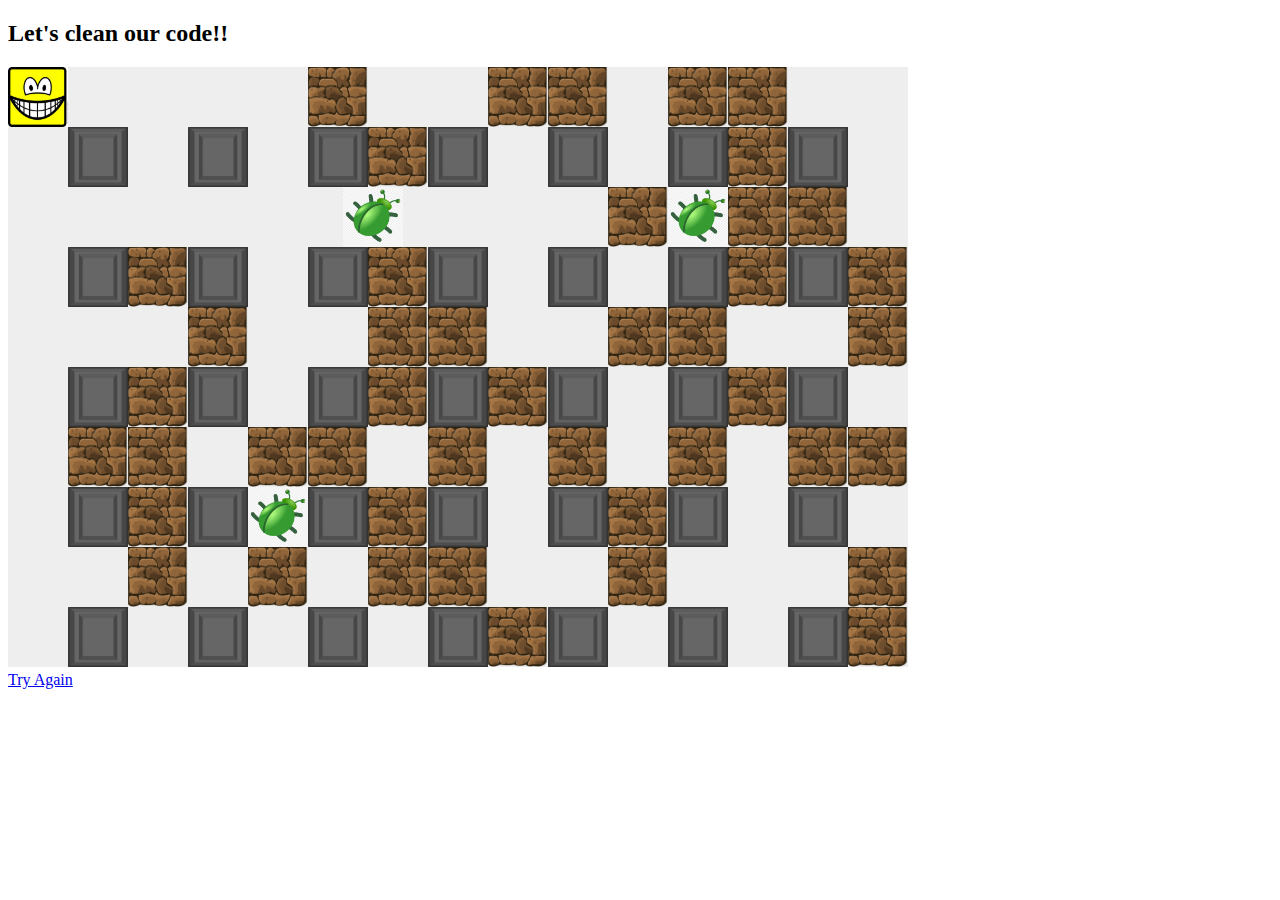
==== index.html @ 8f28d0e3 "Try second page." ====
<!DOCTYPE html>
<html lang="en">
  <head>
    <meta charset="UTF-8" />
    <meta name="viewport" content="width=device-width, initial-scale=1.0" />
    <meta http-equiv="X-UA-Compatible" content="ie=edge" />
    <title>Bug Blaster</title>
    <link rel="stylesheet" href="./style.css" />
  </head>
  <body>

    <div class="container">
      
        <h2>Let's clean our code!!</h2>
      
      <div id="game-div"><canvas id="game"></canvas></div>
      <div><a class="back-button" href="./rules-start.html">Try Again</a></div>
    </div>

    <script src="./scripts/utils.js"></script>
    <script src="./scripts/game.js"></script>
    <script src="./scripts/blocks.js"></script>
    <script src="./scripts/constants.js"></script>
    <script src="./scripts/main-character.js"></script>
    <script src="./scripts/bug.js"></script>
    <script src="./scripts/app.js"></script>
  </body>
</html>
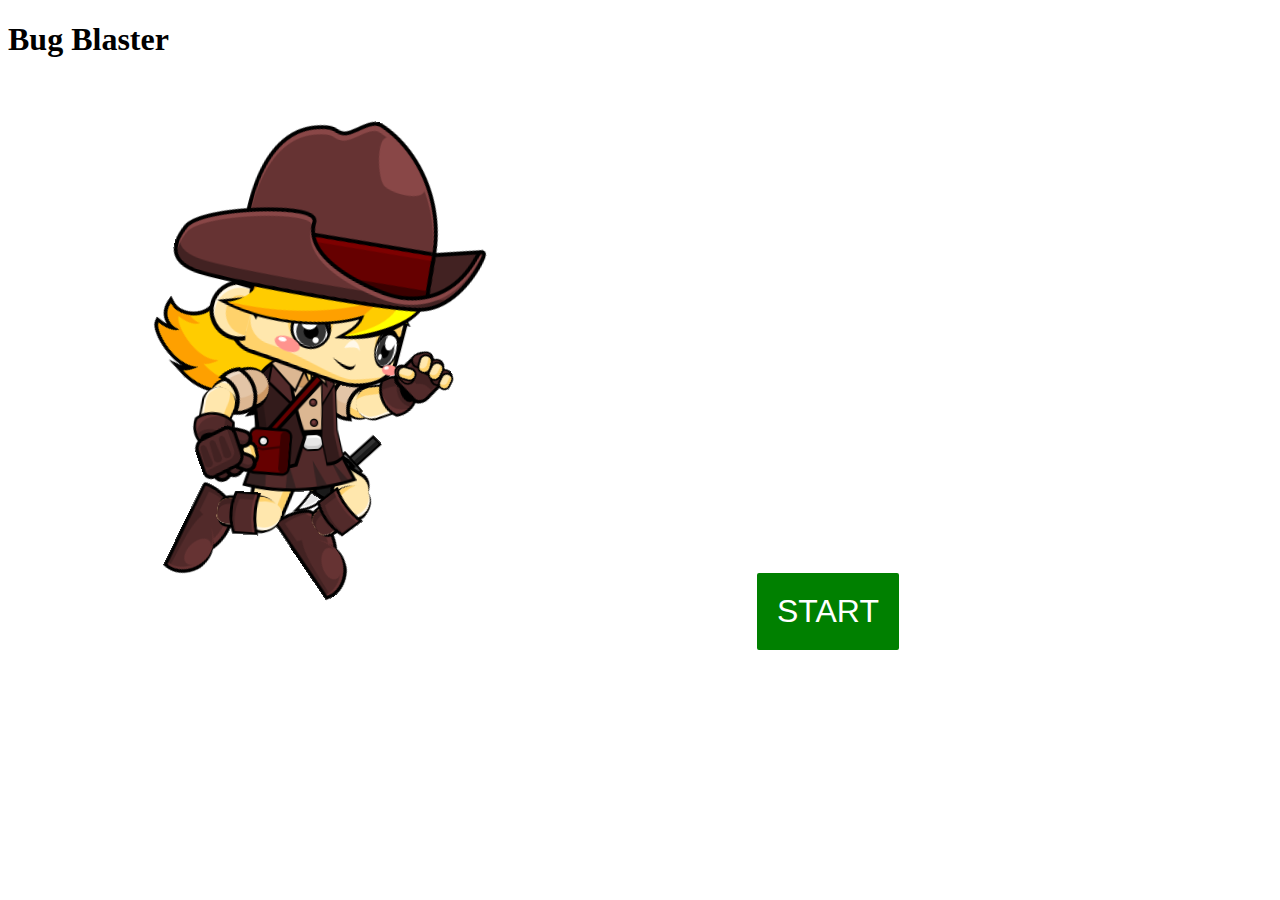
==== commit eeef4469: "Lose screan. Instructions page. Exit block doesn't explode" ====
--- a/index.html
+++ b/index.html
@@ -8,13 +8,14 @@
     <link rel="stylesheet" href="./style.css" />
   </head>
   <body>
-
-    <div class="container">
-      
-        <h2>Let's clean our code!!</h2>
-      
-      <div id="game-div"><canvas id="game"></canvas></div>
-      <div><a class="back-button" href="./rules-start.html">Try Again</a></div>
+    <div id="instructions">
+      <h1>Bug Blaster</h1>
+      <img src="./images/amy_intro.png">
+      <button id ="start-button">START</button>
+    </div>
+    <div id="main-game" style="display: none;">
+      <canvas id="game"></canvas>
+      <button id="try-again">Try again</button>
     </div>
 
     <script src="./scripts/utils.js"></script>
--- a/style.css
+++ b/style.css
@@ -0,0 +1,45 @@
+#main-game {
+    display: flex;
+    justify-content: center;
+    align-items: center;
+}
+
+canvas {
+    border: 2px solid black
+}
+
+#start-button {
+    z-index: 2;
+    color: white;
+    font-size: 2em;
+    background: green;
+    padding: 20px;
+    border: 4px solid white;
+    border-radius: 6px;
+    display: inline-block;
+    transition: all 0.3s ease 0s;
+    margin: 100px;
+}
+
+#start-button:hover {
+    border-radius: 50px;
+    transition: all 0.3s ease 0s;
+}
+
+#try-again {
+    z-index: 2;
+    color: white;
+    font-size: 2em;
+    background: green;
+    padding: 20px;
+    border: 4px solid white;
+    border-radius: 6px;
+    display: inline-block;
+    transition: all 0.3s ease 0s;
+    margin: 100px;
+}
+
+#try-again:hover {
+    border-radius: 50px;
+    transition: all 0.3s ease 0s;
+}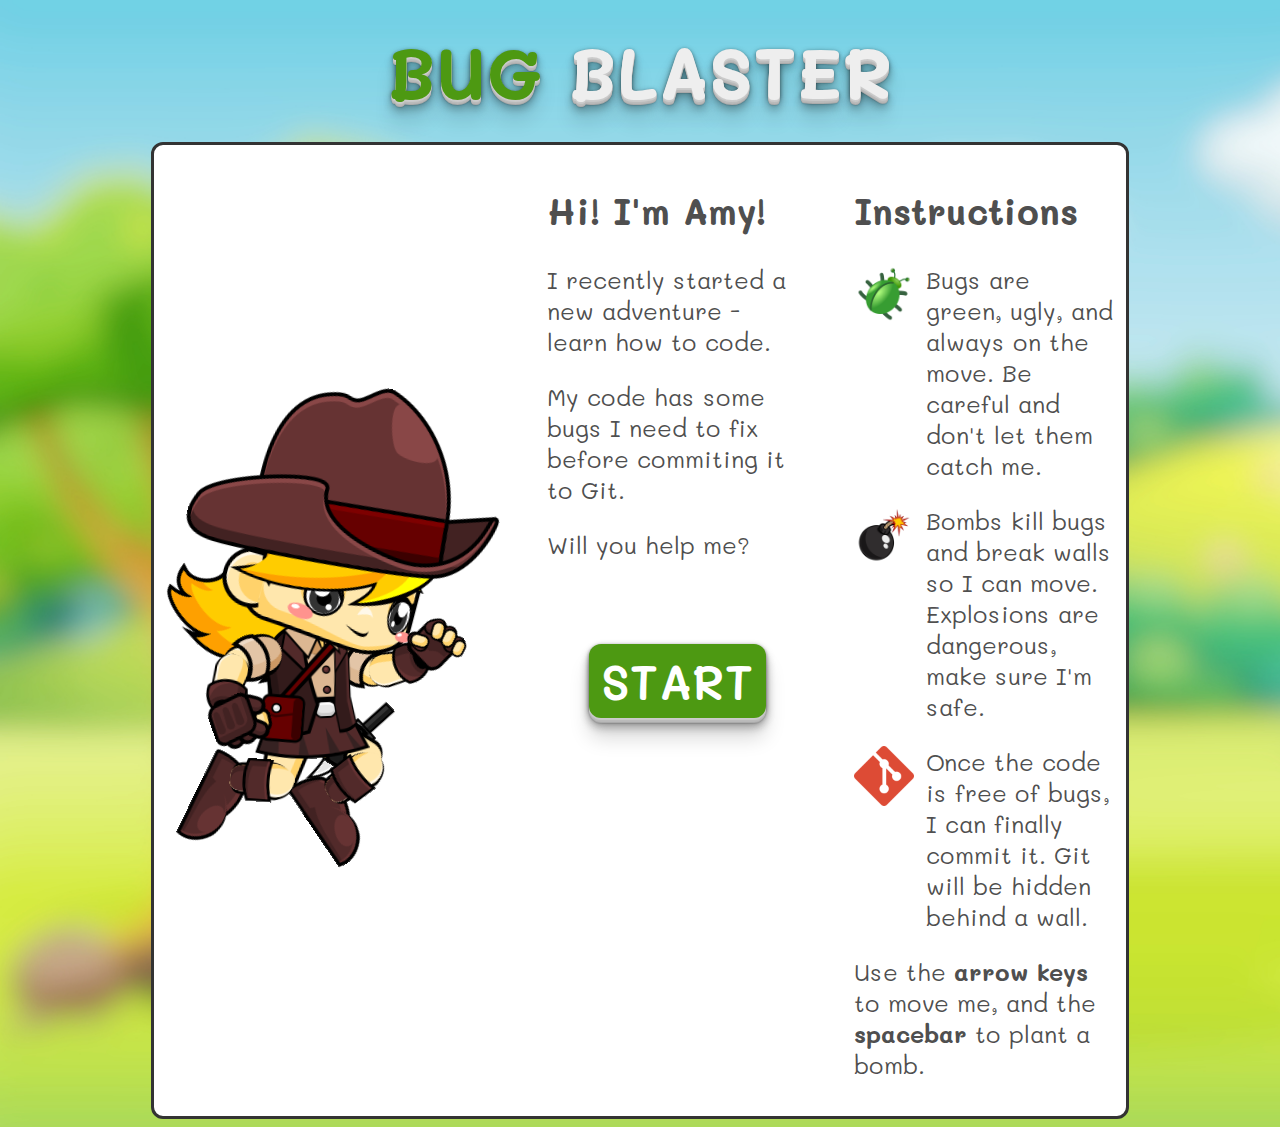
==== commit 8dc6e196: "html and css complete. added sounds. added explosion effects." ====
--- a/index.html
+++ b/index.html
@@ -5,20 +5,69 @@
     <meta name="viewport" content="width=device-width, initial-scale=1.0" />
     <meta http-equiv="X-UA-Compatible" content="ie=edge" />
     <title>Bug Blaster</title>
+    <link href="https://fonts.googleapis.com/css?family=Mali:300,400,500,600,700&display=swap" rel="stylesheet" />
     <link rel="stylesheet" href="./style.css" />
   </head>
   <body>
-    <div id="instructions">
-      <h1>Bug Blaster</h1>
-      <img src="./images/amy_intro.png">
-      <button id ="start-button">START</button>
-    </div>
-    <div id="main-game" style="display: none;">
-      <canvas id="game"></canvas>
-      <button id="try-again">Try again</button>
-    </div>
+      <div id="title">
+          <h1><span class="green">BUG</span> BLASTER</h1>
+      </div>
+
+      <div id="instructions">
+        <div class="image-container">
+          <img src="./images/amy_intro.png" />
+        </div>
+
+        <div>
+          <h2>Hi! I'm Amy!</h2>
+          <p>
+            I recently started a new adventure - learn how to code.
+          </p>
+          <p>
+            My code has some bugs I need to fix before commiting it to Git.
+          </p>
+          <p>
+            Will you help me?
+          </p>
+          <div id="start-button-container">
+              <button id="start-button">START</button>
+          </div>
+        </div>
+
+        <div>
+          <h2>
+            Instructions
+          </h2>
+          <div>
+            <div class="instructions-item">
+              <img src="./images/bug.png" alt="bug" />
+              <p>Bugs are green, ugly, and always on the move. Be careful and don't let them catch me.</p>
+            </div>
+            <div class="instructions-item">
+              <img src="./images/bomb.png" alt="bomb" />
+              <p>Bombs kill bugs and break walls so I can move. Explosions are dangerous, make sure I'm safe.</p>
+            </div>
+            <div class="instructions-item">
+              <img src="./images/git.png" alt="git-logo" />
+              <p>Once the code is free of bugs, I can finally commit it. Git will be hidden behind a wall.</p>
+            </div>
+            <div class="instructions-item">
+                <p>
+                    Use the <b>arrow keys</b> to move me, and the <b>spacebar</b> to plant a bomb.
+                  </p>
+            </div>
+           
+          </div>
+        </div>
+      </div>
+
+      <div id="main-game" style="display: none;">
+          <button id="try-again">TRY AGAIN</button>
+          <canvas id="game"></canvas>
+        </div>
 
     <script src="./scripts/utils.js"></script>
+    <script src="./scripts/sounds.js"></script>
     <script src="./scripts/game.js"></script>
     <script src="./scripts/blocks.js"></script>
     <script src="./scripts/constants.js"></script>
--- a/style.css
+++ b/style.css
@@ -1,45 +1,120 @@
+body {
+  background-image: url("./images/background.jpg");
+  background-size: cover;
+  font-family: "Mali", cursive;
+}
+
+h1 {
+  font-size: 72px;
+  margin: 24px 0;
+  color: #eeeeee;
+  text-shadow: 0 1px 0 #ccc, 0 2px 0 #c9c9c9, 0 3px 0 #bbb, 0 4px 0 #b9b9b9, 0 5px 0 #aaa, 0 6px 1px rgba(0, 0, 0, 0.1),
+    0 0 5px rgba(0, 0, 0, 0.1), 0 1px 3px rgba(0, 0, 0, 0.3), 0 3px 5px rgba(0, 0, 0, 0.2),
+    0 5px 10px rgba(0, 0, 0, 0.25), 0 10px 10px rgba(0, 0, 0, 0.2), 0 20px 20px rgba(0, 0, 0, 0.15);
+}
+
+h2 {
+  font-size: 36px;
+}
+
+#title {
+  margin: 0 auto;
+  text-align: center;
+  text-shadow: indigo;
+}
+
 #main-game {
-    display: flex;
-    justify-content: center;
-    align-items: center;
+  display: flex;
+  flex-direction: row;
+  justify-content: space-between;
+  align-items: flex-start;
+  width: 75%;
+  margin: 0 auto;
+  padding: 12px;
+  background-color: #ffffff;
+  border-radius: 12px;
+  border: 3px solid #333333;
 }
 
 canvas {
-    border: 2px solid black
+    box-shadow:  0px 0px 10px 2px rgba(0,0,0,0.75);
 }
 
-#start-button {
-    z-index: 2;
-    color: white;
-    font-size: 2em;
-    background: green;
-    padding: 20px;
-    border: 4px solid white;
-    border-radius: 6px;
-    display: inline-block;
-    transition: all 0.3s ease 0s;
-    margin: 100px;
+button {
+  display: inline-block;
+  font-family: "Mali", cursive;
+  color: #ffffff;
+  font-size: 48px;
+  font-weight: 600;
+  background: #4d9912;
+  padding: 6px 12px;
+  border: 0;
+  border-radius: 12px;
+  box-shadow: 0 1px 0 #ccc, 0 2px 0 #c9c9c9, 0 3px 0 #bbb, 0 4px 0 #b9b9b9, 0 5px 0 #aaa, 0 6px 1px rgba(0, 0, 0, 0.1),
+    0 0 5px rgba(0, 0, 0, 0.1), 0 1px 3px rgba(0, 0, 0, 0.3), 0 3px 5px rgba(0, 0, 0, 0.2),
+    0 5px 10px rgba(0, 0, 0, 0.25), 0 10px 10px rgba(0, 0, 0, 0.2), 0 20px 20px rgba(0, 0, 0, 0.15);
+  transition: all 0.3s ease 0s;
 }
 
-#start-button:hover {
-    border-radius: 50px;
-    transition: all 0.3s ease 0s;
+button:focus {
+    outline: 0;
 }
 
-#try-again {
-    z-index: 2;
-    color: white;
-    font-size: 2em;
-    background: green;
-    padding: 20px;
-    border: 4px solid white;
-    border-radius: 6px;
-    display: inline-block;
-    transition: all 0.3s ease 0s;
-    margin: 100px;
+button:hover {
+    cursor: pointer;
+  background: #83d842;
+  transition: all 0.3s ease 0s;
 }
 
-#try-again:hover {
-    border-radius: 50px;
-    transition: all 0.3s ease 0s;
-}+#instructions {
+  display: flex;
+  flex-direction: row;
+  justify-content: space-between;
+  align-items: flex-start;
+  width: 75%;
+  margin: 0 auto;
+  padding: 12px;
+  background-color: #ffffff;
+  border-radius: 12px;
+  border: 3px solid #333333;
+}
+
+#instructions > * {
+  flex: 0.3;
+  color: rgba(0, 0, 0, 0.7);
+}
+
+.image-container {
+  align-self: center;
+  text-align: center;
+}
+
+#instructions p {
+  font-size: 24px;
+}
+
+.instructions-item {
+  display: flex;
+  flex-direction: row;
+  align-items: flex-start;
+}
+
+.instructions-item img {
+  width: 60px;
+  height: 60px;
+  margin-right: 12px;
+}
+
+.instructions-item p {
+  margin-top: 0;
+}
+
+.green {
+  color: #4d9912;
+}
+
+#start-button-container {
+  width: 100%;
+  padding: 60px 0;
+  text-align: center;
+}
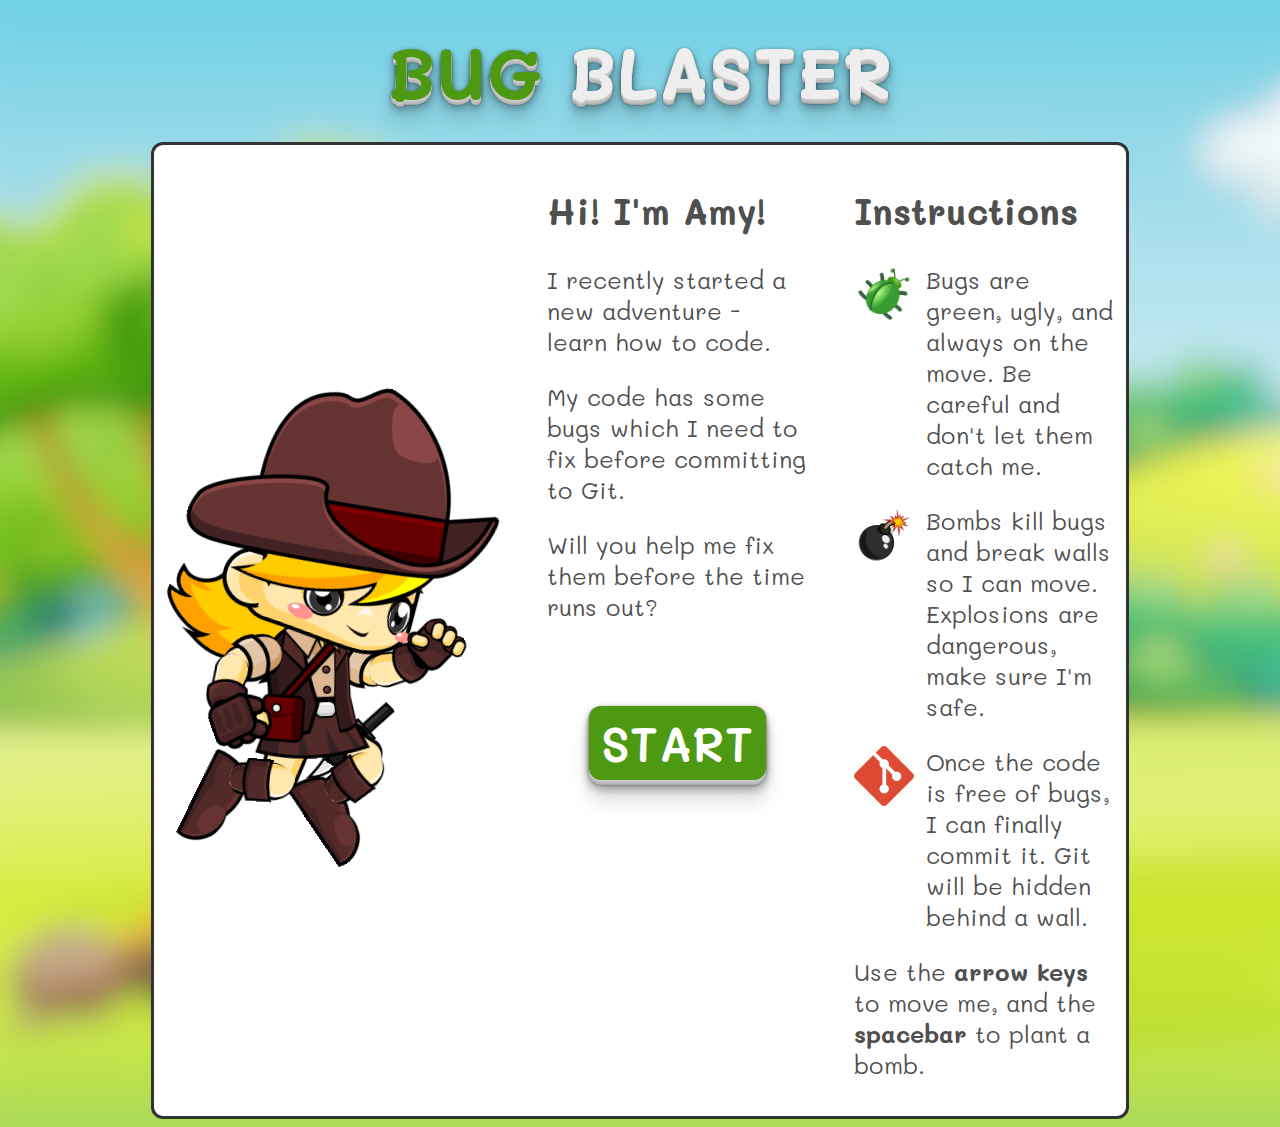
==== commit d5f4be2c: "Final Game" ====
--- a/index.html
+++ b/index.html
@@ -7,64 +7,78 @@
     <title>Bug Blaster</title>
     <link href="https://fonts.googleapis.com/css?family=Mali:300,400,500,600,700&display=swap" rel="stylesheet" />
     <link rel="stylesheet" href="./style.css" />
+    <link rel="apple-touch-icon" sizes="180x180" href="apple-touch-icon.png" />
+    <link rel="icon" type="image/png" sizes="32x32" href="favicon-32x32.png" />
+    <link rel="icon" type="image/png" sizes="16x16" href="favicon-16x16.png" />
+    <link rel="manifest" href="/site.webmanifest" />
   </head>
   <body>
-      <div id="title">
-          <h1><span class="green">BUG</span> BLASTER</h1>
+    <div id="title">
+      <h1><span class="green">BUG</span> BLASTER</h1>
+    </div>
+
+    <div id="instructions">
+      <div class="image-container">
+        <img src="./images/amy_intro.png" />
       </div>
 
-      <div id="instructions">
-        <div class="image-container">
-          <img src="./images/amy_intro.png" />
+      <div>
+        <h2>Hi! I'm Amy!</h2>
+        <p>
+          I recently started a new adventure - learn how to code.
+        </p>
+        <p>
+          My code has some bugs which I need to fix before committing to Git.
+        </p>
+        <p>
+          Will you help me fix them before the time runs out?
+        </p>
+        <div id="start-button-container">
+          <button id="start-button">START</button>
         </div>
+      </div>
 
-        <div>
-          <h2>Hi! I'm Amy!</h2>
-          <p>
-            I recently started a new adventure - learn how to code.
-          </p>
-          <p>
-            My code has some bugs I need to fix before commiting it to Git.
-          </p>
-          <p>
-            Will you help me?
-          </p>
-          <div id="start-button-container">
-              <button id="start-button">START</button>
+      <div>
+        <h2>
+          Instructions
+        </h2>
+        <div-->
+          <div class="instructions-item">
+            <img src="./images/bug.png" alt="bug" />
+            <p>Bugs are green, ugly, and always on the move. Be careful and don't let them catch me.</p>
           </div>
-        </div>
+          <div class="instructions-item">
+            <img src="./images/bomb.png" alt="bomb" />
+            <p>Bombs kill bugs and break walls so I can move. Explosions are dangerous, make sure I'm safe.</p>
+          </div>
+          <div class="instructions-item">
+            <img src="./images/git.png" alt="git-logo" />
+            <p>Once the code is free of bugs, I can finally commit it. Git will be hidden behind a wall.</p>
+          </div>
+          <div class="instructions-item">
+            <p>Use the <b>arrow keys</b> to move me, and the <b>spacebar</b> to plant a bomb.</p>
+          </div>
+        </div-->
+      </div>
+    </div>
 
-        <div>
-          <h2>
-            Instructions
-          </h2>
+    <div id="main-game" style="display: none;">
+      <div id = "extraGame"> 
+        <button id="try-again">TRY AGAIN</button>
+        <div id="clockdiv">
+          <h1>Time Left</h1>
           <div>
-            <div class="instructions-item">
-              <img src="./images/bug.png" alt="bug" />
-              <p>Bugs are green, ugly, and always on the move. Be careful and don't let them catch me.</p>
-            </div>
-            <div class="instructions-item">
-              <img src="./images/bomb.png" alt="bomb" />
-              <p>Bombs kill bugs and break walls so I can move. Explosions are dangerous, make sure I'm safe.</p>
-            </div>
-            <div class="instructions-item">
-              <img src="./images/git.png" alt="git-logo" />
-              <p>Once the code is free of bugs, I can finally commit it. Git will be hidden behind a wall.</p>
-            </div>
-            <div class="instructions-item">
-                <p>
-                    Use the <b>arrow keys</b> to move me, and the <b>spacebar</b> to plant a bomb.
-                  </p>
-            </div>
-           
+            <span id="minutes"></span>
+            <div class="smalltext">Minutes</div>
+          </div>
+          <div >
+            <span id="seconds"></span>
+            <div class="smalltext">Seconds</div>
           </div>
         </div>
       </div>
-
-      <div id="main-game" style="display: none;">
-          <button id="try-again">TRY AGAIN</button>
-          <canvas id="game"></canvas>
-        </div>
+      <canvas id="game"></canvas>
+    </div>
 
     <script src="./scripts/utils.js"></script>
     <script src="./scripts/sounds.js"></script>
--- a/style.css
+++ b/style.css
@@ -118,3 +118,58 @@
   padding: 60px 0;
   text-align: center;
 }
+
+#clockdiv h1{
+  color:  #4d9912;
+  font-weight: 100;
+  font-size: 40px;
+  margin: 40px 0px 20px;
+}
+
+#clockdiv{
+	
+	color: #fff;
+	display: inline-block;
+	font-weight: 100;
+	text-align: center;
+	font-size: 50px;
+  text-align: center;
+	background: none;
+
+}
+
+#clockdiv > div{
+  font-family: "Mali", cursive;
+	padding: 10px;
+	border-radius: 3px;
+	background: #4d9912;
+  display: inline-block;
+  width: 100px;
+  height: 100px;
+}
+
+#clockdiv div > span{
+
+	border-radius: 3px;
+	background: #4d9912;
+	display: inline-block;
+}
+
+.smalltext{
+  padding-top: 5px;
+  font-size: 16px;
+  font-family: "Mali", cursive;
+  font-weight: bold;
+}
+
+#extraGame {
+  display: flex;
+  flex-direction: column;
+  align-items: center;
+}
+
+#clockdiv h1 {
+  font-family: "Mali", cursive;
+  font-weight: bold;
+}
+
